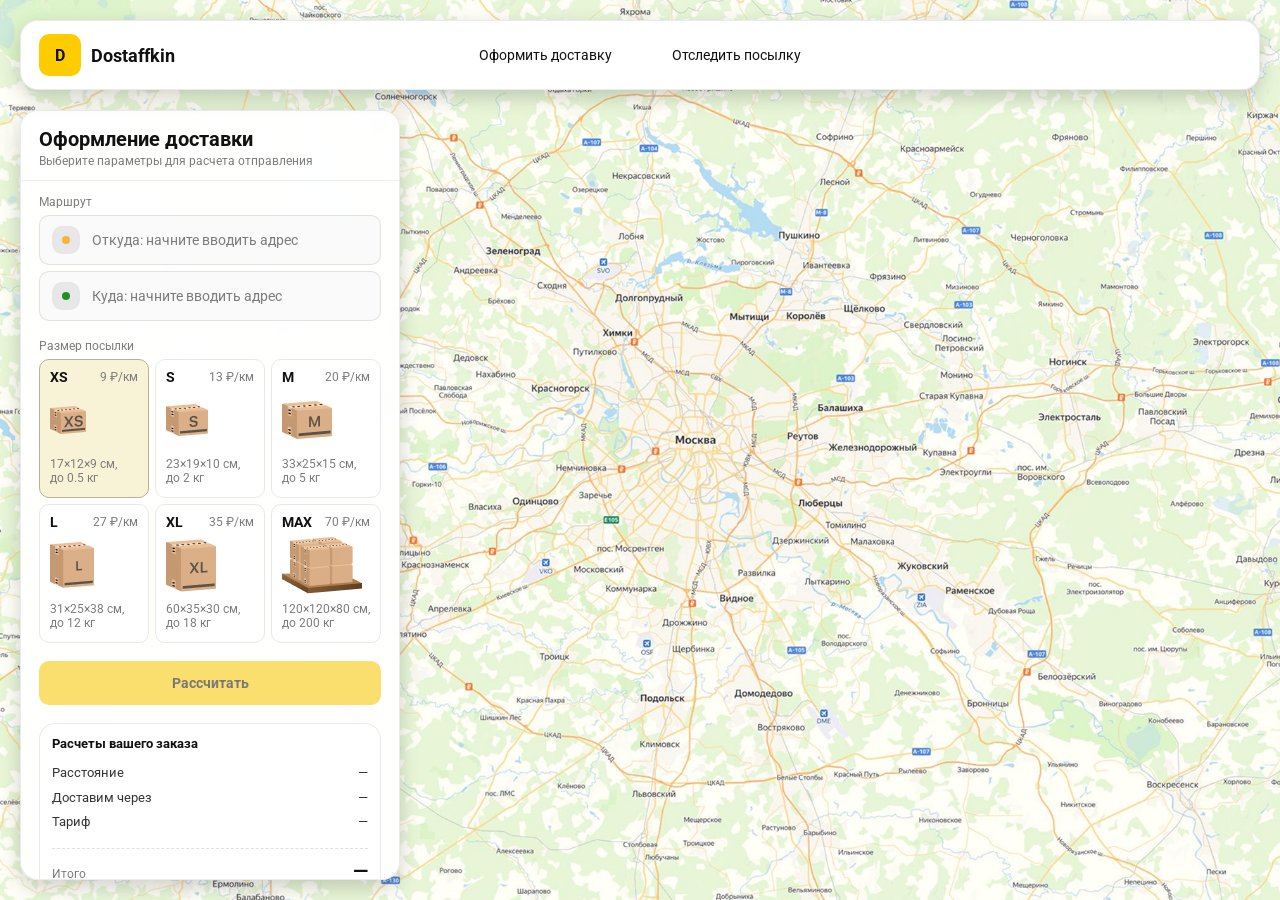
==== order.html @ d6f381f4 "Add files via upload" ====
<!doctype html>
<html lang="ru">

<head>
    <meta charset="utf-8" />
    <meta name="viewport" content="width=device-width,initial-scale=1,maximum-scale=1,user-scalable=0" />
    <title>Оформление доставки</title>

    <link rel="stylesheet" href="styles/base.css" />
    <link rel="stylesheet" href="styles/base_adaptive.css" />

    <link rel="stylesheet" href="styles/order.css" />
    <link rel="stylesheet" href="styles/order_adaptive.css" />
</head>

<body>
    <div id="map"></div>

    <header class="header">
        <a class="header-brand" href="./index.html">
            <div class="header-logo">D</div>
            <div class="header-title">Dostaffkin</div>
        </a>
        <nav class="header-menu">
            <a class="header-link" href="#">Оформить <span>доставку</span></a>
            <a class="header-link" href="./track.html">Отследить <span>посылку</span></a>
        </nav>
    </header>

    <aside class="main" id="sidebar">

        <div class="main-header">
            <div class="main-title">Оформление доставки</div>
            <div class="main-text">Выберите параметры для расчета отправления</div>
        </div>
        <div class="main-content">

            <div class="main-route">
                <div class="main-block-title">Маршрут</div>
                <div class="main-fields">
                    <div class="main-field" id="fromField">
                        <div class="main-pin"></div>
                        <input id="from" placeholder="Откуда: начните вводить адрес" autocomplete="off" />
                        <div class="main-ac" id="fromAc" role="listbox" aria-label="Подсказки адресов"></div>
                    </div>

                    <div class="main-field" id="toField">
                        <div class="main-pin"></div>
                        <input id="to" placeholder="Куда: начните вводить адрес" autocomplete="off" />
                        <div class="main-ac" id="toAc" role="listbox" aria-label="Подсказки адресов"></div>
                    </div>
                </div>
            </div>
            <div class="main-package">
                <div class="main-block-title">Размер посылки</div>

                <div class="main-sizes">
                    <div class="main-size-card is-active" data-value="xs">
                        <div class="main-size-top">
                            <div class="main-size-label">XS</div>
                            <div class="main-size-rate">9 ₽/км</div>
                        </div>
                        <div class="main-size-media">
                            <img src="images/sizes/xs.png" alt="Короб XS" />
                        </div>
                        <div class="main-size-description">17×12×9 см,<br>до 0.5 кг</div>
                    </div>

                    <div class="main-size-card" data-value="s">
                        <div class="main-size-top">
                            <div class="main-size-label">S</div>
                            <div class="main-size-rate">13 ₽/км</div>
                        </div>
                        <div class="main-size-media">
                            <img src="images/sizes/s.png" alt="Короб S" />
                        </div>
                        <div class="main-size-description">23×19×10 см,<br>до 2 кг</div>
                    </div>

                    <div class="main-size-card" data-value="m">
                        <div class="main-size-top">
                            <div class="main-size-label">M</div>
                            <div class="main-size-rate">20 ₽/км</div>
                        </div>
                        <div class="main-size-media">
                            <img src="images/sizes/m.png" alt="Короб M" />
                        </div>
                        <div class="main-size-description">33×25×15 см,<br>до 5 кг</div>
                    </div>

                    <div class="main-size-card" data-value="l">
                        <div class="main-size-top">
                            <div class="main-size-label">L</div>
                            <div class="main-size-rate">27 ₽/км</div>
                        </div>
                        <div class="main-size-media">
                            <img src="images/sizes/l.png" alt="Короб L" />
                        </div>
                        <div class="main-size-description">31×25×38 см,<br>до 12 кг</div>
                    </div>

                    <div class="main-size-card" data-value="xl">
                        <div class="main-size-top">
                            <div class="main-size-label">XL</div>
                            <div class="main-size-rate">35 ₽/км</div>
                        </div>
                        <div class="main-size-media">
                            <img src="images/sizes/xl.png" alt="Короб XL" />
                        </div>
                        <div class="main-size-description">60×35×30 см,<br>до 18 кг</div>
                    </div>

                    <div class="main-size-card" data-value="max">
                        <div class="main-size-top">
                            <div class="main-size-label">MAX</div>
                            <div class="main-size-rate">70 ₽/км</div>
                        </div>
                        <div class="main-size-media main-size-media-palleta">
                            <img src="images/sizes/max.png" alt="Паллета" />
                        </div>
                        <div class="main-size-description">120×120×80 см,<br>до 200 кг</div>
                    </div>
                </div>
            </div>
            <div class="main-calculate-block">
                <button id="calc" class="button calculate-button" type="button" disabled>Рассчитать</button>
            </div>
            <div class="main-result" id="result">
                <div class="main-result-title">Расчеты вашего заказа</div>
                <div class="main-result-lines">
                    <div class="main-result-line"><span>Расстояние</span><span id="distanceValue">—</span></div>
                    <div class="main-result-line"><span>Доставим через</span><span id="durationValue">—</span></div>
                    <div class="main-result-line"><span>Тариф</span><span id="rateValue">—</span></div>
                </div>
                <div class="main-price">
                    <div class="main-price-label">Итого</div>
                    <div class="main-price-value" id="totalValue">—</div>
                </div>
            </div>
            <div class="main-order-box">
                <div class="main-order-form" id="orderForm">
                    <div class="main-order-title">Оформление доставки</div>
                    <div class="main-block-info-row">
                        <div class="main-block-title">Контакты</div>
                        <div class="order-fields">
                            <div class="main-field">
                                <input id="customerName" placeholder="Ваше имя" autocomplete="off" />
                            </div>
                            <div class="main-field">
                                <input id="customerPhone" placeholder="Ваш телефон" autocomplete="off"
                                    inputmode="tel" />
                            </div>
                        </div>
                    </div>
                    <div class="main-block-info-row extra-info">
                        <div class="main-block-title">Дополнительная информация</div>
                        <div class="main-field textarea">
                            <textarea id="comment" placeholder="Детали доставки и комментарии"></textarea>
                        </div>
                    </div>
                    <button id="submit" class="button main-submit-request" type="button" disabled>Отправить
                        заявку
                    </button>
                </div>

                <div class="main-order-success" id="orderSuccess">
                    <div class="main-success-icon">✓</div>
                    <div class="main-success-title">Заявка отправлена!</div>
                    <div class="main-success-title">Номер отправления – <span id="orderId"></span></div>
                    <div class="main-success-subtitle">Мы скоро свяжемся с вами</div>
                </div>
            </div>
            <div class="main-calculate-block">
                <button id="calc" class="button calculate-button" type="button" disabled>Рассчитать</button>


                <div class="main-speed">
                    <div class="main-block-title">Скорость доставки</div>

                    <div class="main-speeds">
                        <div class="main-speed-card is-active" data-value="regular">
                            <img class="main-speed-media" src="images/icons/regular.svg" alt="Regular" />
                            <div class="main-speed-description">Обычная</div>
                        </div>
                        <div class="main-speed-card" data-value="fast">
                            <img class="main-speed-media" src="images/icons/fast.svg" alt="Fast" />
                            <div class="main-speed-description">Приоритетная</div>
                        </div>

                    </div>
                </div>
            </div>


        </div>

    </aside>
</body>

</html>
---- styles/base.css ----
*,
*::before,
*::after {
    box-sizing: border-box;
}

@font-face {
    font-family: "Roboto";
    src: url("../fonts/Roboto-Regular.ttf");
    font-weight: normal;
}

@font-face {
    font-family: "Roboto";
    src: url("../fonts/Roboto-Bold.ttf");
    font-weight: bold;
}

@font-face {
    font-family: "Roboto";
    src: url("../fonts/Roboto-Medium.ttf");
    font-weight: 500;
}

html,
body {
    margin: 0;
    color: #111111;
    font-family: "Roboto", sans-serif;
}

body {
    background: #FDFDFD;
}

.header {
    border-radius: 18px;
    box-shadow: 0 7px 20px 0 #0000002E;
    backdrop-filter: blur(10px);
    background: #ffffff;
    left: 20px;
    border: 1px solid rgba(0, 0, 0, 0.08);
    position: fixed;
    right: 20px;
    top: 20px;
    padding: 14px 18px;
    height: 70px;
    display: flex;
    align-items: center;
    z-index: 6;
}

.header-brand {
    display: flex;
    align-items: center;
    text-decoration: none;
    gap: 10px;
}

.header-logo {
    width: 42px;
    height: 42px;
    border-radius: 10px;
    background: #FFCC00;
    display: grid;
    place-items: center;
    font-weight: bold;
    color: #111;
}

.header-title {
    font-size: 18px;
    font-weight: bold;
    color: #111111;
    text-decoration: none;
}

.header-menu {
    display: flex;
    align-items: center;
    gap: 60px;
    margin: 0;
    position: absolute;
    left: 50%;
    transform: translateX(-50%);
}

.header-link {
    font-size: 14px;
    color: #111111;
    text-decoration: none;
}

.button {
    border: 0;
    outline: none;
    height: 44px;
    border-radius: 10px;
    font-size: 14px;
    font-weight: bold;
    cursor: pointer;
    font-family: inherit;
    transition: transform .08s ease, opacity .12s ease;
    background: #ffcc00;
    color: #111111;
    text-align: center;
    text-decoration: none;
}

.button:hover {
    background-color: #E5BC19;
}

.button:disabled {
    cursor: not-allowed;
    background-color: #FADE6E;
    color: #787878;
    transform: none;
}

.button.button-white {
    background: #ffffff;
    border: 1px solid #111111;
}

.button.button-white:hover {
    background: rgb(241 241 241);
}

.main-field {
    display: flex;
    align-items: center;
    margin-top: 6px;
    gap: 10px;
    border: 1px solid #1111111A;
    background: #FAFAFA;
    border-radius: 10px;
    padding: 10px 12px;
    position: relative;
    box-sizing: border-box;
    height: 50px;
}

.main-field.textarea {
    height: auto;
}

.main-pin {
    width: 28px;
    height: 28px;
    border-radius: 10px;
    background: rgba(17, 17, 17, 0.08);
    display: grid;
    place-items: center;
    flex: 0 0 auto;
    position: relative;
}

.main-pin::before {
    content: "";
    width: 8px;
    height: 8px;
    border-radius: 999px;
    background: orange;
    opacity: .75;
    display: block;
}

.main-field:last-child .main-pin::before {
    background: green;
    opacity: .85;
}

input,
textarea {
    width: 100%;
    border: 0;
    outline: none;
    background: transparent;
    font-size: 14px;
    color: #111111;
    font-family: inherit;
}

textarea {
    resize: vertical;
    min-height: 72px;
    padding: 2px 0;
}

input::placeholder,
textarea::placeholder {
    color: #7C7C7C;
}

.main-field:focus-within {
    border-color: rgba(0, 0, 0, 0.20);
    box-shadow: 0 0 0 4px rgba(255, 204, 0, 0.35);
    background: rgba(255, 255, 255, 0.75);
}
---- styles/order.css ----
#map {
    background-image: url("../images/order-bg.png");
    background-size: cover;
    position: fixed;
    inset: 0;
}

.main {
    border-radius: 18px;
    box-shadow: 0 7px 20px 0 #0000002E;
    backdrop-filter: blur(10px);
    background: rgba(255, 255, 255, 0.96);
    left: 20px;
    border: 1px solid rgba(0, 0, 0, 0.08);
    position: fixed;
    top: 110px;
    bottom: 20px;
    width: 380px;
    display: flex;
    flex-direction: column;
    overflow: hidden;
    z-index: 5;
}

.main-header {
    padding: 18px 18px 12px 18px;
    border-bottom: 1px solid rgba(0, 0, 0, 0.06);
    display: flex;
    flex-direction: column;
}

.main-title {
    font-size: 20px;
    line-height: 100%;
    font-weight: bold;
}

.main-text {
    font-size: 12px;
    margin-top: 5px;
    color: #7C7C7C;
}

.main-content {
    padding: 14px 18px 18px 18px;
    overflow: auto;
    scrollbar-width: none;
    display: flex;
    flex-direction: column;
    gap: 18px;
    flex: 1;
}

.main-block-title {
    font-size: 12px;
    color: #7C7C7C;
}

.main-route .main-block-title,
.main-package .main-block-title {
    margin-bottom: 6px;
}

.main-sizes {
    display: grid;
    gap: 6px;
    grid-template-columns: repeat(3, 1fr);
}

.main-size-card {
    border: 1px solid #E8E8E7;
    background: #FFFFFF;
    border-radius: 10px;
    padding: 10px;
    cursor: pointer;
    user-select: none;
    transition: transform .08s ease, border-color .12s ease, background .12s ease;
    min-height: 139px;
}

.main-size-card:hover {
    transform: translateY(-1px);
}

.main-size-card.is-active {
    background-color: #F8F2D6;
    border-color: #B7B196;
}

.main-size-top {
    display: flex;
    align-items: center;
    justify-content: space-between;
}

.main-size-label {
    font-weight: bold;
    font-size: 14px;
    color: #111111;
    line-height: 100%;
}

.main-size-rate {
    font-size: 12px;
    color: #7C7C7C;
    line-height: 100%;
}

.main-size-media {
    margin-top: 8px;
    height: 57px;
}

.main-size-description {
    margin-top: 8px;
    font-size: 12px;
    color: #7C7C7C;
    line-height: 1.2;
}

.calculate-button {
    width: 100%;
}

.main-result {
    border: 1px solid rgba(0, 0, 0, 0.08);
    background: rgba(255, 255, 255, 0.75);
    border-radius: 16px;
    padding: 12px;
    line-height: 1.25;
}

.main-result-title {
    font-weight: bold;
    font-size: 13px;
    color: #111111;
    margin-bottom: 13px;
}

.main-result-lines {
    gap: 8px;
    display: flex;
    flex-direction: column;
}

.main-result-line {
    font-size: 13px;
    color: rgba(17, 17, 17, 0.85);
    display: flex;
    justify-content: space-between;
}

.main-price {
    margin-top: 18px;
    padding-top: 10px;
    border-top: 1px dashed rgba(0, 0, 0, 0.12);
    display: flex;
    align-items: baseline;
    justify-content: space-between;
}

.main-price-label {
    font-size: 12px;
    color: rgba(17, 17, 17, 0.55);
}

.main-price-value {
    font-size: 20px;
    font-weight: bold;
    color: #111111;
    letter-spacing: -0.3px;
}

.main-order-box {
    background: #ffffff;
    border: 1px solid #E8E8E7;
    border-radius: 10px;
    padding: 12px;
}

.main-order-title {
    margin-bottom: 8px;
    font-weight: bold;
    font-size: 14px;
    color: #111111;
}

.main-block-info {
    display: flex;
    flex-direction: column;
    gap: 6px;
}

.order-fields {
    display: grid;
    grid-template-columns: 1fr 1fr;
    column-gap: 10px;
    margin-top: 6px;
}

.main-block-info-row.extra-info {
    display: block;
    margin-top: 13px;
}

.main-submit-request {
    width: 100%;
    margin-top: 6px;
}

.main-order-success {
    display: none;
    text-align: center;
    padding: 22px 12px;
    gap: 12px;
}

.main-order-success.is-visible {
    display: flex;
    flex-direction: column;
    align-items: center;
}

.main-success-icon {
    width: 56px;
    height: 56px;
    border-radius: 50%;
    background: #16a34a;
    color: #ffffff;
    display: grid;
    place-items: center;
    font-size: 30px;
}

.main-success-title {
    font-size: 14px;
    font-weight: bold;
    color: #111111;
}

.main-success-subtitle {
    font-size: 12px;
    color: rgba(17, 17, 17, 0.55);
    line-height: 1.3;
}

.main-speed .main-block-title {
    margin-bottom: 6px;
}

.main-speeds {
    display: grid;
    gap: 6px;
    grid-template-columns: repeat(2, 1fr);
}

.main-speed-card {
    border: 1px solid #E8E8E7;
    background: #FFFFFF;
    border-radius: 10px;
    padding: 10px;
    cursor: pointer;
    user-select: none;
    transition: transform .08s ease, border-color .12s ease, background .12s ease;
    display: flex;
    align-items: center;
    gap: 10px;
}

.main-speed-card:hover {
    transform: translateY(-1px);
}

.main-speed-card.is-active {
    background-color: #F8F2D6;
    border-color: #B7B196;
}

.main-speed-description {
    font-size: 12px;
    color: #7C7C7C;
    line-height: 1.2;
}
---- styles/order_adaptive.css ----
@media (max-width: 767px) {
    .main {
        left: 10px;
        right: 10px;
        top: 50%;
        bottom: 12px;
        width: auto;
        max-width: none;
    }
}

@media (max-width: 420px) {
    .main-sizes {
        grid-template-columns: repeat(2, 1fr);
    }
}
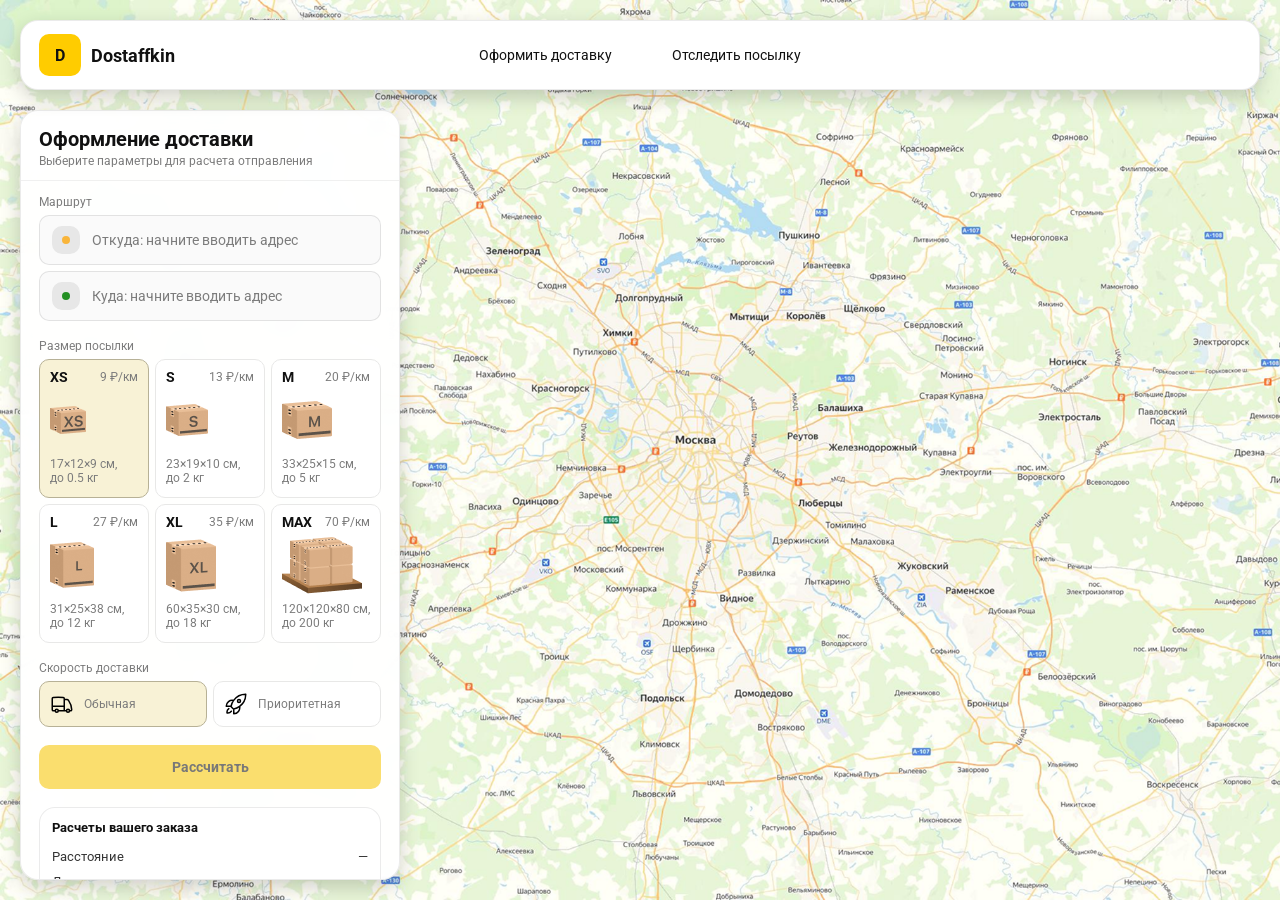
==== commit 1e195ed3: "Add files via upload" ====
--- a/order.html
+++ b/order.html
@@ -51,6 +51,7 @@
                     </div>
                 </div>
             </div>
+
             <div class="main-package">
                 <div class="main-block-title">Размер посылки</div>
 
@@ -122,6 +123,25 @@
                     </div>
                 </div>
             </div>
+            <div class="main-speed">
+                <div class="main-block-title">Скорость доставки</div>
+
+                <div class="main-speeds">
+                    <div class="main-speed-card is-active" data-value="regular">
+                        <img class="main-speed-media" src="images/icons/regular.svg" alt="Regular" />
+                        <div class="main-speed-description">Обычная</div>
+                    </div>
+                    <div class="main-speed-card" data-value="fast">
+                        <img class="main-speed-media" src="images/icons/fast.svg" alt="Fast" />
+                        <div class="main-speed-description">Приоритетная</div>
+                    </div>
+
+                </div>
+            </div>
+
+
+
+
             <div class="main-calculate-block">
                 <button id="calc" class="button calculate-button" type="button" disabled>Рассчитать</button>
             </div>
@@ -174,21 +194,7 @@
                 <button id="calc" class="button calculate-button" type="button" disabled>Рассчитать</button>
 
 
-                <div class="main-speed">
-                    <div class="main-block-title">Скорость доставки</div>
-
-                    <div class="main-speeds">
-                        <div class="main-speed-card is-active" data-value="regular">
-                            <img class="main-speed-media" src="images/icons/regular.svg" alt="Regular" />
-                            <div class="main-speed-description">Обычная</div>
-                        </div>
-                        <div class="main-speed-card" data-value="fast">
-                            <img class="main-speed-media" src="images/icons/fast.svg" alt="Fast" />
-                            <div class="main-speed-description">Приоритетная</div>
-                        </div>
-
-                    </div>
-                </div>
+
             </div>
 
 
